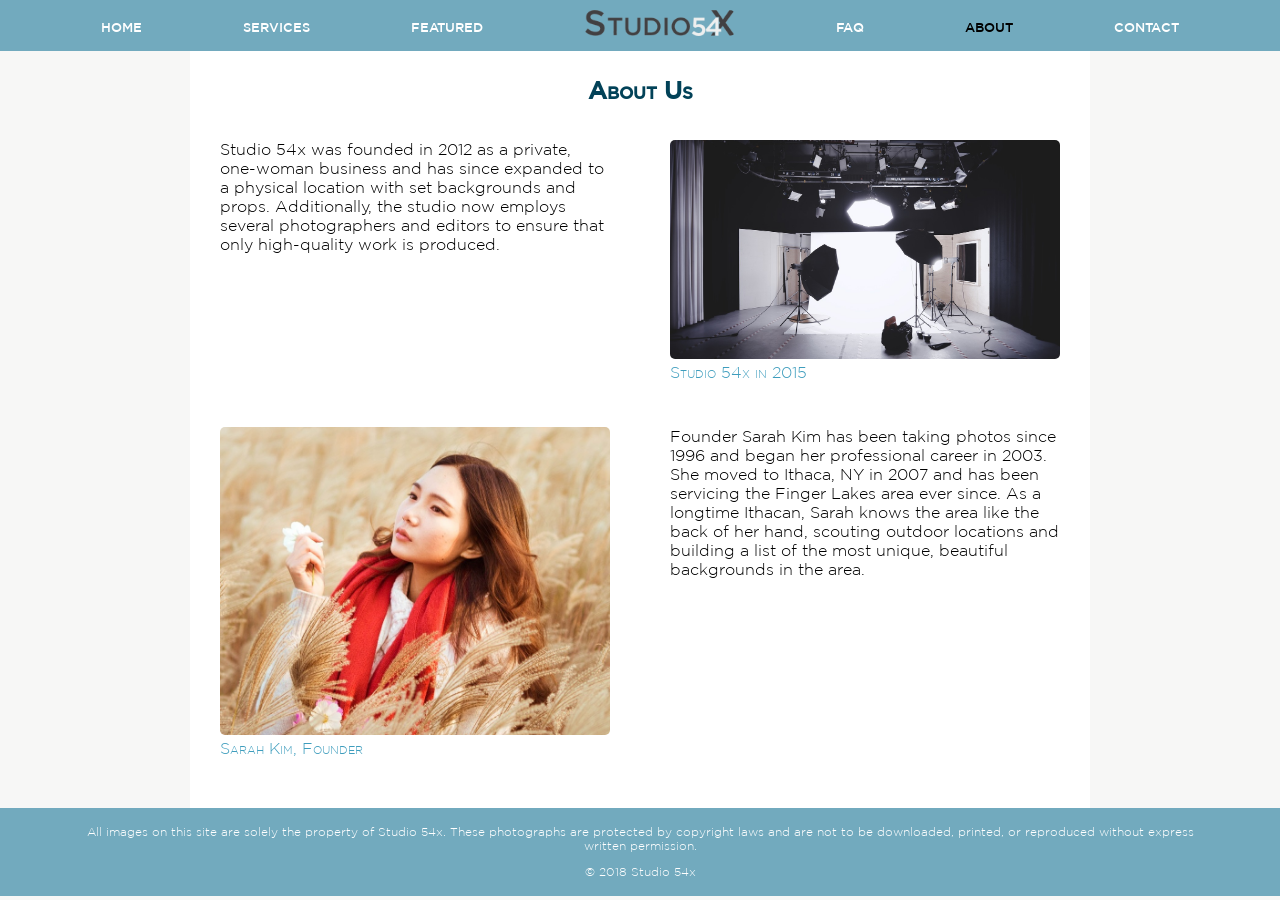
==== about.html @ 0320d10f "Commit 2" ====
<!DOCTYPE html>
<html lang="en">
<head>
  <title>About | Studio 54x</title>
  <meta charset="utf-8"/>
  <link rel="stylesheet" type="text/css" href="styles/site.css">
</head>
<body>
  <nav>
    <ul>
      <li><a href="index.html"><img alt="Studio 54x Logo" src="images/logo.png"/></a></li>
      <li><a href="index.html">Home</a></li>
      <li><a href="services.html">Services</a></li>
      <li><a href="featured.html">Featured</a></li>
      <li><a href="faq.html">FAQ</a></li>
      <li class="current_page"><a href="about.html">About</a></li>
      <li><a href="contact.html">Contact</a></li>
    </ul>
  </nav>

  <main>
    <article class="content about">
      <h1>About Us</h1>
      <div class="flexbox">
        <figure>
          <img alt="Photography Studio" src="images/studio.jpg"/>
          <figcaption>Studio 54x in 2015</figcaption>
        </figure>
        <p>
          Studio 54x was founded in 2012 as a private, one-woman business and has since expanded to a physical location with set backgrounds and props. Additionally, the studio now employs several photographers and editors to ensure that only high-quality work is produced.
        </p>
      </div>

      <div class="flexbox">
        <figure>
          <img alt="Sarah Kim" src="images/woman.jpg"/>
          <figcaption>Sarah Kim, Founder</figcaption>
        </figure>
        <p>
          Founder Sarah Kim has been taking photos since 1996 and began her professional career in 2003. She moved to Ithaca, NY in 2007 and has been servicing the Finger Lakes area ever since. As a longtime Ithacan, Sarah knows the area like the back of her hand,  scouting outdoor locations and building a list of the most unique, beautiful backgrounds in the area.
        </p>
      </div>
    </article>
  </main>

  <footer>
    <p>
      All images on this site are solely the property of Studio 54x. These photographs are protected by copyright laws and are not to be downloaded, printed, or reproduced without express written permission.
    </p>
    <p>© 2018 Studio 54x</p>
  </footer>
</body>
</html>
---- styles/site.css ----
@font-face {
  font-family: "Gotham";
  src: url("../fonts/gotham/GOTHMLIG.TTF")
}

@font-face {
  font-family: "Gotham Book";
  src: url("../fonts/gotham/GOTHMBOK.TTF")
}

@font-face {
  font-family: "Gotham Med";
  src: url("../fonts/gotham/GOTHMMED.TTF")
}

html {
  height: 100%;
}

body {
  font-family: "Gotham", sans-serif;
  background-color: #f7f7f6;
  overflow-x: hidden;
  width: 100%;
  height: 100%;
  margin: 0;
  padding: 0;
}

.content {
  box-sizing: border-box;
  max-width: 900px;
  margin: 0 auto;
  padding: 5px 0 20px 0;
  background-color: white;
}

nav {
  background-color: #72aabe;
  margin-bottom: 0;
  padding: 10px 0;
}

nav img {
  width: 150px;
}

nav ul {
  display: flex;
  justify-content: space-evenly;
  align-items: center;
  margin: 0 auto;
  padding: 0;
  font-size: 18px;
  font-weight: normal;
  font-variant: all-small-caps;
}

nav ul li {
  list-style: none;
}

nav ul li a {
  color: white;
}

nav ul :nth-child(1) { order: 1; }
nav ul :nth-child(5) { order: 2; }
nav ul :nth-child(6) { order: 2; }
nav ul :nth-child(7) { order: 2; }

.current_page a {
  color: black;
  pointer-events: none;
}

a {
  color: #3683d2;
  font-family: "Gotham Med", sans-serif;
  text-decoration: none;
}

a:hover {
  text-decoration: underline;
}

img {
  max-width: 400px;
  border-radius: 5px;
}

.flexbox {
  display: flex;
  justify-content: center;
  align-items: center;
}

.flex-wrap {
  flex-wrap: wrap;
}

h1 {
  color: #024258;
  font-family: "Gotham Med", sans-serif;
  text-align: center;
}

h2 {
  color: #50a2c0;
  font-family: "Gotham Book", sans-serif;
}

h1, h2 {
  font-variant: small-caps;
}

hr {
  color: #7c7b86;
  margin: 15px auto;
}

figcaption {
  font-variant: small-caps;
  color: #424144;
}

.intro {
  margin-top: 25px;
  margin-bottom: 25px;
}

.intro figure {
  margin: 0;
}

.welcome, .intro figure {
  width: 90%;
  margin: 0 25px;
}

.intro figure img {
  width: 100%;
}

.welcome h1 {
  font-size: 36px;
  margin: 0 auto 10px auto;
}

.slogan {
  color: #50a2c0;
  font-size: 18px;
  font-style: italic;
  font-variant: all-small-caps;
}

.shortcut, .shortcut img {
  width: 180px;
  height: 125px;
}

.shortcut {
  position: relative;
  margin: 10px;
}

.shortcut a:hover {
  opacity: 0.5;
}

.shortcut span {
  position: absolute;
  right: 0; bottom: 0; left: 0;
  height: 25%;
  border-radius: 0 0 5px 5px;
  text-align: center;
  font-size: 28px;
  color: #50a2c0;
  background-color: rgba(255,255,255,0.85);
}

.services h2 {
  margin-bottom: 5px;
}

.services div, .services figure {
  width: 90%;
  margin: 0 30px;
}

.services figure {
  width: 40%;
  margin: 0;
}

.services figure img {
  width: 100%;
}

ul {
  list-style: square;
  font-variant: small-caps;
  color: #424144;
}

.featured {
  text-align: center;
}

.featured section {
  align-items: baseline;
}

.logo {
  flex: 1;
}

.logo img {
  width: 150px;
}

.faq {
  margin: 15px 0;
  padding: 10px;
}

.faq .expand, .faq .collapse {
  cursor: pointer;
}

.hidden {
  display: none;
}

.about div p, .about div figure {
  width: 70%;
  margin: 15px 30px;
}

.about div {
  align-items: flex-start;
  margin: 15px auto;
}

.about div figure img {
  width: 100%;
}

.about div:first-of-type figure {
  order: 1;
}

.about figcaption {
  color: #3e9dbd;
}

.contact section {
  flex: 1;
  align-self: flex-start;
  padding: 0 35px;
}

.contact section h2 {
  margin-top: 0;
  border-bottom: 1px solid #3e9dbd;
  font-size: 24px;
  color: #3e9dbd;
}

.contact section p {
  margin-bottom: 35px;
}

.contact section span {
  font-weight: bold;
}

.contact_form {
  display: flex;
  flex-direction: row;
  padding: 0 25px;
}

label {
  font-family: "Gotham Book", sans-serif;
  font-variant: small-caps;
  font-size: 18px;
  color: #3e9dbd;
}

input, textarea {
  width: 100%;
  margin-top: 5px;
  margin-bottom: 20px;
  padding: 10px;
  box-sizing: border-box;
  border: 1px solid #3e9dbd;
  font-family: "Gotham", sans-serif;
  font-size: 14px;
}

textarea {
  resize: vertical;
}

button {
  float: right;
  width: 90px;
  padding: 10px;
  box-sizing: border-box;
  border: 1px solid #3e9dbd;
  font-family: "Gotham Book", sans-serif;
  font-size: 16px;
  font-weight: bold;
  color: #3e9dbd;
  background-color: white;
}

button:hover {
  color: white;
  background-color: #3e9dbd;
  cursor: pointer;
}

footer {
  padding-top: 5px;
  padding-bottom: 5px;
  color: white;
  background-color: #72aabe;
  text-align: center;
  font-size: 12px;
}

footer p {
  width: 90%;
  margin-left: auto;
  margin-right: auto;
}

@media screen and (max-width: 800px) {
  body {
    font-size: 110%;
  }

  nav ul :nth-child(1) { order: 0; }
  nav ul :nth-child(5) { order: 0; }
  nav ul :nth-child(6) { order: 0; }
  nav ul :nth-child(7) { order: 0; }

  nav ul, .flexbox {
    flex-direction: column;
  }

  .intro {
    margin-bottom: 0;
  }

  .shortcut {
    height: auto;
    text-align: center;
  }

  .shortcut img {
    display: none;
  }

  .shortcut span {
    position: relative;
  }

  .services figure {
    width: 90%;
  }

  .featured section {
    flex-direction: row;
    justify-content: center;
  }

  .featured section:first-of-type figure {
    width: 90%;
  }

  .featured section:first-of-type img {
    width: 100%;
  }

  .intro figure {
    display: none;
  }

  .about div:first-of-type figure {
    order: 0;
  }
}
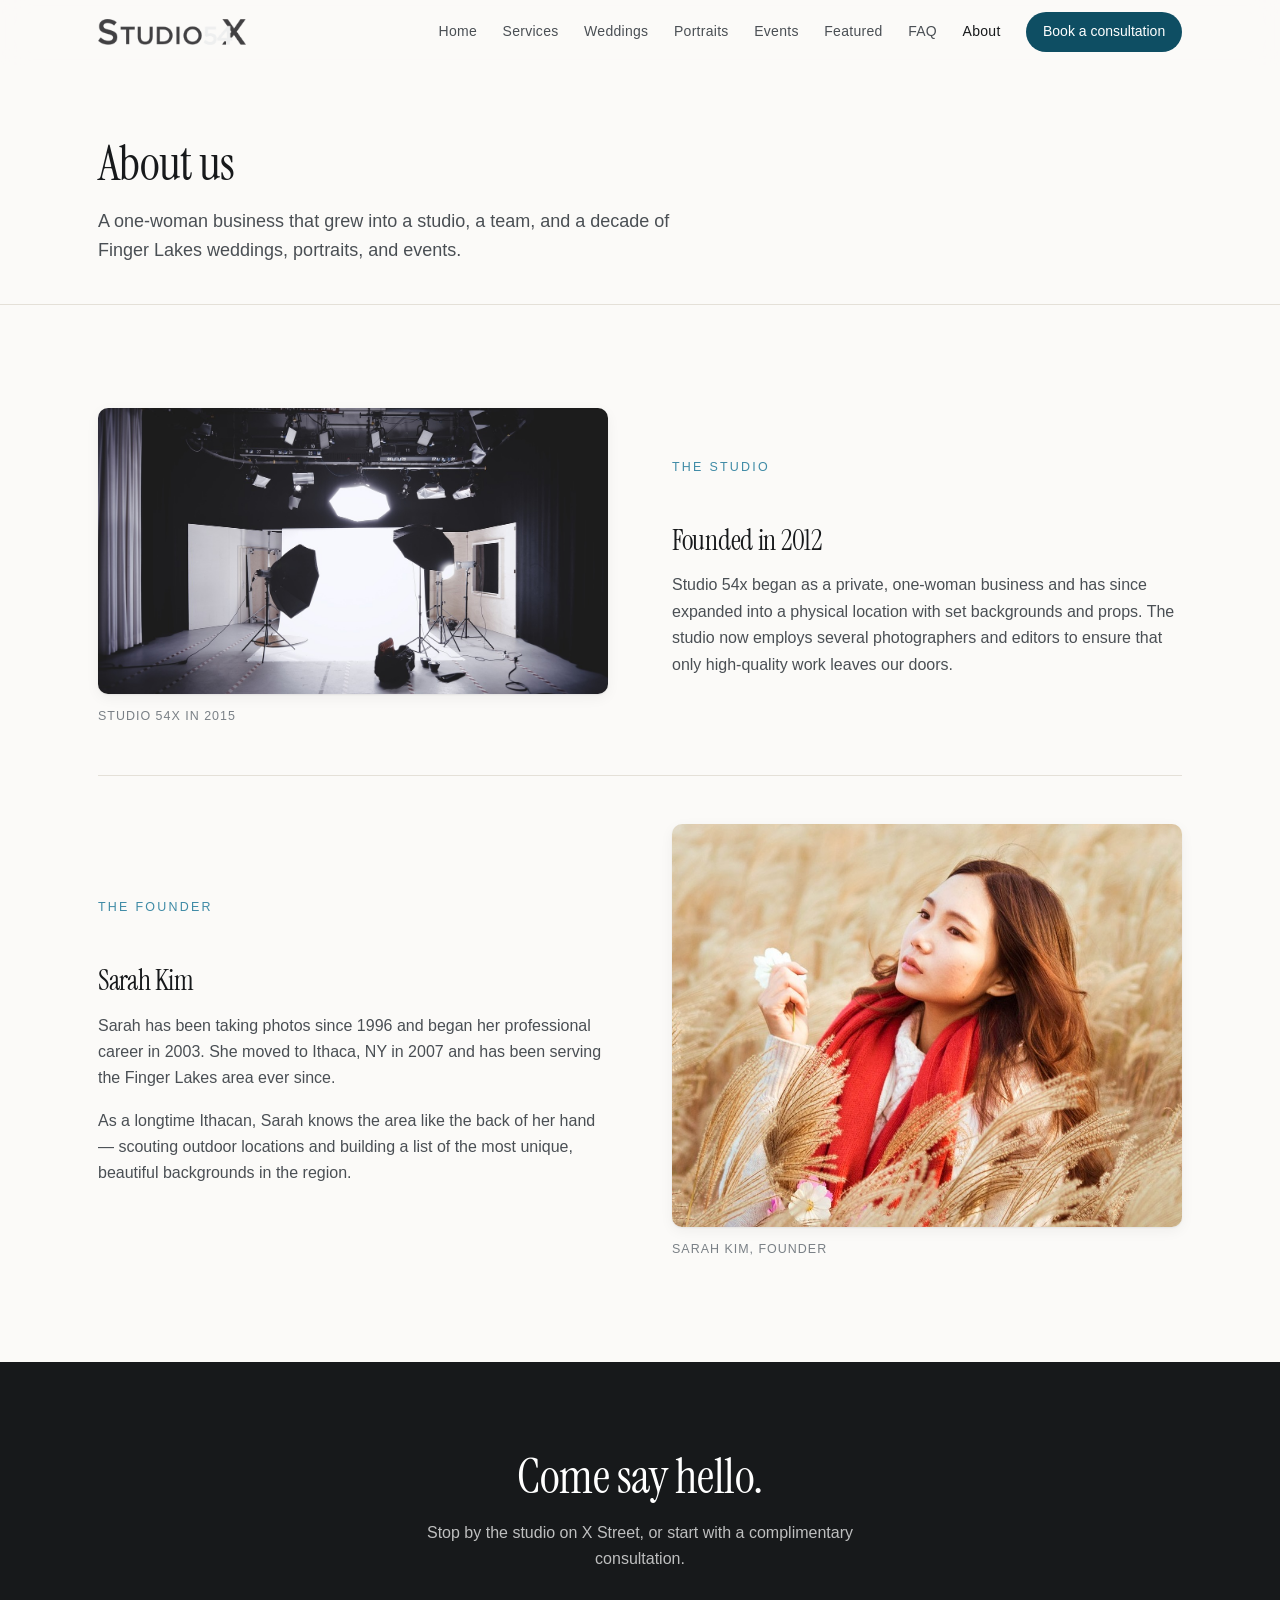
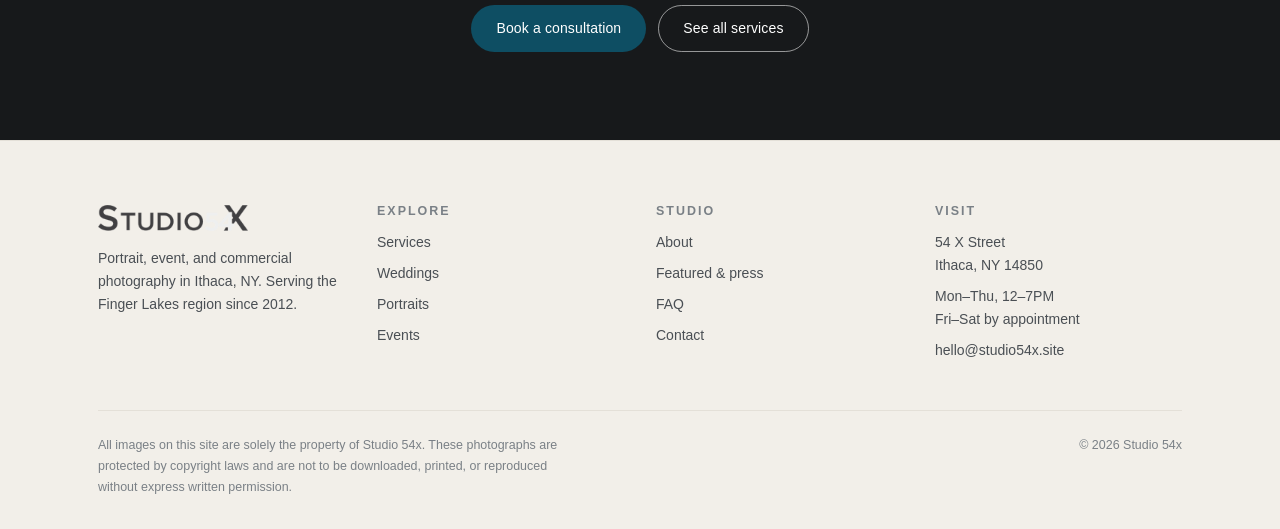
==== commit 67eb5dee: "Modernize site: responsive mobile-first redesign - Add viewport meta (was missing) plus per-page SEO" ====
--- a/about.html
+++ b/about.html
@@ -1,53 +1,144 @@
 <!DOCTYPE html>
 <html lang="en">
 <head>
+  <meta charset="utf-8"/>
+  <meta name="viewport" content="width=device-width, initial-scale=1, viewport-fit=cover"/>
   <title>About | Studio 54x</title>
-  <meta charset="utf-8"/>
-  <link rel="stylesheet" type="text/css" href="styles/site.css">
+  <meta name="description" content="Studio 54x was founded in Ithaca, NY in 2012 by Sarah Kim and now employs a team of photographers and editors."/>
+  <meta name="theme-color" content="#fbfaf8"/>
+  <link rel="canonical" href="https://studio54x.site/about.html"/>
+  <meta property="og:type" content="website"/>
+  <meta property="og:site_name" content="Studio 54x"/>
+  <meta property="og:title" content="About | Studio 54x"/>
+  <meta property="og:description" content="Studio 54x was founded in Ithaca, NY in 2012 by Sarah Kim and now employs a team of photographers and editors."/>
+  <meta property="og:image" content="https://studio54x.site/images/studio.jpg"/>
+  <meta name="twitter:card" content="summary_large_image"/>
+  <link rel="icon" href="images/logo.png"/>
+  <link rel="apple-touch-icon" href="images/logo.png"/>
+  <link rel="preconnect" href="https://api.fontshare.com" crossorigin/>
+  <link rel="preconnect" href="https://fonts.googleapis.com"/>
+  <link rel="preconnect" href="https://fonts.gstatic.com" crossorigin/>
+  <link rel="stylesheet" href="https://api.fontshare.com/v2/css?f[]=switzer@400,500,600&amp;display=swap"/>
+  <link rel="stylesheet" href="https://fonts.googleapis.com/css2?family=Instrument+Serif:ital@0;1&amp;display=swap"/>
+  <link rel="stylesheet" href="styles/site.css"/>
 </head>
 <body>
-  <nav>
-    <ul>
-      <li><a href="index.html"><img alt="Studio 54x Logo" src="images/logo.png"/></a></li>
-      <li><a href="index.html">Home</a></li>
-      <li><a href="services.html">Services</a></li>
-      <li><a href="featured.html">Featured</a></li>
-      <li><a href="faq.html">FAQ</a></li>
-      <li class="current_page"><a href="about.html">About</a></li>
-      <li><a href="contact.html">Contact</a></li>
-    </ul>
-  </nav>
+  <a class="skip-link" href="#main">Skip to content</a>
+  <header class="site-header">
+    <div class="wrap nav-bar">
+      <a class="brand" href="index.html" aria-label="Studio 54x — home">
+        <img src="images/logo.png" alt="Studio 54x" width="200" height="35"/>
+      </a>
+      <button class="nav-toggle" type="button" aria-expanded="false" aria-controls="nav-menu" aria-label="Toggle navigation menu">
+        <span></span>
+      </button>
+      <nav aria-label="Primary">
+        <ul class="nav-menu" id="nav-menu">
+          <li><a href="index.html">Home</a></li>
+          <li><a href="services.html">Services</a></li>
+          <li><a href="weddings.html">Weddings</a></li>
+          <li><a href="portraits.html">Portraits</a></li>
+          <li><a href="events.html">Events</a></li>
+          <li><a href="featured.html">Featured</a></li>
+          <li><a href="faq.html">FAQ</a></li>
+          <li class="is-current"><a href="about.html" aria-current="page">About</a></li>
+          <li><a class="nav-cta" href="contact.html">Book a consultation</a></li>
+        </ul>
+      </nav>
+    </div>
+  </header>
 
-  <main>
-    <article class="content about">
-      <h1>About Us</h1>
-      <div class="flexbox">
-        <figure>
-          <img alt="Photography Studio" src="images/studio.jpg"/>
-          <figcaption>Studio 54x in 2015</figcaption>
-        </figure>
-        <p>
-          Studio 54x was founded in 2012 as a private, one-woman business and has since expanded to a physical location with set backgrounds and props. Additionally, the studio now employs several photographers and editors to ensure that only high-quality work is produced.
-        </p>
+  <main id="main">
+    <section class="page-head">
+      <div class="wrap">
+        <h1 class="page-title">About us</h1>
+        <p class="lede">A one-woman business that grew into a studio, a team, and a decade of Finger Lakes weddings, portraits, and events.</p>
       </div>
+    </section>
+    <section class="section">
+      <div class="wrap">
+        <div class="split split--media-first reveal">
+          <figure class="split__media">
+            <img src="images/studio.jpg" alt="The Studio 54x photography studio" loading="lazy" decoding="async"/>
+            <figcaption>Studio 54x in 2015</figcaption>
+          </figure>
+          <div class="prose">
+            <span class="eyebrow">The studio</span>
+            <h2>Founded in 2012</h2>
+            <p>Studio 54x began as a private, one-woman business and has since expanded into a physical location with set backgrounds and props. The studio now employs several photographers and editors to ensure that only high-quality work leaves our doors.</p>
+          </div>
+        </div>
 
-      <div class="flexbox">
-        <figure>
-          <img alt="Sarah Kim" src="images/woman.jpg"/>
-          <figcaption>Sarah Kim, Founder</figcaption>
-        </figure>
-        <p>
-          Founder Sarah Kim has been taking photos since 1996 and began her professional career in 2003. She moved to Ithaca, NY in 2007 and has been servicing the Finger Lakes area ever since. As a longtime Ithacan, Sarah knows the area like the back of her hand,  scouting outdoor locations and building a list of the most unique, beautiful backgrounds in the area.
-        </p>
+        <hr class="rule"/>
+
+        <div class="split reveal">
+          <div class="prose">
+            <span class="eyebrow">The founder</span>
+            <h2>Sarah Kim</h2>
+            <p>Sarah has been taking photos since 1996 and began her professional career in 2003. She moved to Ithaca, NY in 2007 and has been serving the Finger Lakes area ever since.</p>
+            <p>As a longtime Ithacan, Sarah knows the area like the back of her hand &mdash; scouting outdoor locations and building a list of the most unique, beautiful backgrounds in the region.</p>
+          </div>
+          <figure class="split__media">
+            <img src="images/woman.jpg" alt="Sarah Kim, founder of Studio 54x" loading="lazy" decoding="async"/>
+            <figcaption>Sarah Kim, Founder</figcaption>
+          </figure>
+        </div>
       </div>
-    </article>
+    </section>
+
+    <section class="cta-band">
+      <div class="wrap">
+        <h2>Come say hello.</h2>
+        <p>Stop by the studio on X Street, or start with a complimentary consultation.</p>
+        <div class="btn-row">
+          <a class="btn btn--primary" href="contact.html">Book a consultation</a>
+          <a class="btn btn--ghost" href="services.html">See all services</a>
+        </div>
+      </div>
+    </section>
   </main>
 
-  <footer>
-    <p>
-      All images on this site are solely the property of Studio 54x. These photographs are protected by copyright laws and are not to be downloaded, printed, or reproduced without express written permission.
-    </p>
-    <p>© 2018 Studio 54x</p>
+  <footer class="site-footer">
+    <div class="wrap">
+      <div class="footer-grid">
+        <div class="footer-brand">
+          <img src="images/logo.png" alt="Studio 54x" width="200" height="35" loading="lazy"/>
+          <p>Portrait, event, and commercial photography in Ithaca, NY. Serving the Finger Lakes region since 2012.</p>
+        </div>
+        <div>
+          <h3>Explore</h3>
+          <ul>
+            <li><a href="services.html">Services</a></li>
+            <li><a href="weddings.html">Weddings</a></li>
+            <li><a href="portraits.html">Portraits</a></li>
+            <li><a href="events.html">Events</a></li>
+          </ul>
+        </div>
+        <div>
+          <h3>Studio</h3>
+          <ul>
+            <li><a href="about.html">About</a></li>
+            <li><a href="featured.html">Featured &amp; press</a></li>
+            <li><a href="faq.html">FAQ</a></li>
+            <li><a href="contact.html">Contact</a></li>
+          </ul>
+        </div>
+        <div>
+          <h3>Visit</h3>
+          <ul>
+            <li>54 X Street<br/>Ithaca, NY 14850</li>
+            <li>Mon–Thu, 12–7PM<br/>Fri–Sat by appointment</li>
+            <li><a href="mailto:hello@studio54x.site">hello@studio54x.site</a></li>
+          </ul>
+        </div>
+      </div>
+      <div class="footer-bottom">
+        <p>All images on this site are solely the property of Studio 54x. These photographs are protected by copyright laws and are not to be downloaded, printed, or reproduced without express written permission.</p>
+        <p>&copy; <span data-year>2026</span> Studio 54x</p>
+      </div>
+    </div>
   </footer>
+
+  <script src="scripts/site.js" defer></script>
 </body>
 </html>
--- a/styles/site.css
+++ b/styles/site.css
@@ -1,395 +1,771 @@
-@font-face {
-  font-family: "Gotham";
-  src: url("../fonts/gotham/GOTHMLIG.TTF")
-}
-
-@font-face {
-  font-family: "Gotham Book";
-  src: url("../fonts/gotham/GOTHMBOK.TTF")
-}
-
-@font-face {
-  font-family: "Gotham Med";
-  src: url("../fonts/gotham/GOTHMMED.TTF")
-}
+/* =========================================================
+   Studio 54x — design system
+   Editorial, image-forward, mobile-first.
+   ========================================================= */
+
+/* ---------- Tokens ---------- */
+:root {
+  --font-display: "Instrument Serif", Georgia, "Times New Roman", serif;
+  --font-body: "Switzer", -apple-system, BlinkMacSystemFont, "Segoe UI", Helvetica, sans-serif;
+
+  --paper: #fbfaf8;
+  --surface: #ffffff;
+  --surface-alt: #f2efe9;
+  --ink: #17191b;
+  --ink-soft: #4a4f54;
+  --ink-mute: #7a8086;
+  --line: #e4e0d8;
+  --accent: #0e4e63;
+  --accent-soft: #3f8ba6;
+  --accent-wash: #eaf1f4;
+
+  --text-xs: 0.78rem;
+  --text-sm: 0.875rem;
+  --text-base: 1rem;
+  --text-lg: 1.125rem;
+  --text-xl: clamp(1.35rem, 1.05rem + 1.1vw, 1.75rem);
+  --text-2xl: clamp(1.85rem, 1.3rem + 2.4vw, 3rem);
+  --text-hero: clamp(2.6rem, 1.4rem + 5.6vw, 5.25rem);
+
+  --space-1: 0.25rem;
+  --space-2: 0.5rem;
+  --space-3: 0.75rem;
+  --space-4: 1rem;
+  --space-6: 1.5rem;
+  --space-8: 2rem;
+  --space-12: 3rem;
+  --space-16: 4rem;
+  --space-24: 6rem;
+
+  --radius: 4px;
+  --radius-lg: 10px;
+  --shadow-sm: 0 1px 2px rgba(23, 25, 27, 0.06), 0 4px 14px rgba(23, 25, 27, 0.05);
+  --shadow-md: 0 10px 40px rgba(23, 25, 27, 0.1);
+
+  --wrap: 1180px;
+  --wrap-narrow: 68ch;
+  --gutter: clamp(1.15rem, 4vw, 3rem);
+  --section-y: clamp(3.25rem, 8vw, 6.5rem);
+  --header-h: 64px;
+
+  --ease: cubic-bezier(0.16, 1, 0.3, 1);
+}
+
+/* ---------- Reset ---------- */
+*,
+*::before,
+*::after { box-sizing: border-box; }
 
 html {
-  height: 100%;
+  -webkit-text-size-adjust: 100%;
+  scroll-behavior: smooth;
+  scroll-padding-top: calc(var(--header-h) + 1rem);
 }
 
 body {
-  font-family: "Gotham", sans-serif;
-  background-color: #f7f7f6;
+  margin: 0;
+  background: var(--paper);
+  color: var(--ink);
+  font-family: var(--font-body);
+  font-size: var(--text-base);
+  line-height: 1.65;
+  -webkit-font-smoothing: antialiased;
   overflow-x: hidden;
+}
+
+img { display: block; max-width: 100%; height: auto; }
+figure { margin: 0; }
+ul { margin: 0; padding: 0; }
+
+h1, h2, h3, h4 {
+  margin: 0;
+  line-height: 1.12;
+  font-weight: 400;
+  letter-spacing: -0.01em;
+}
+
+p { margin: 0 0 var(--space-4); }
+p:last-child { margin-bottom: 0; }
+
+a { color: var(--accent); text-decoration: none; }
+a:hover { text-decoration: underline; text-underline-offset: 3px; }
+
+:focus-visible {
+  outline: 2px solid var(--accent);
+  outline-offset: 3px;
+  border-radius: 2px;
+}
+
+::selection { background: var(--accent); color: #fff; }
+
+.skip-link {
+  position: absolute;
+  left: -9999px;
+  top: 0;
+  z-index: 200;
+  padding: 0.75rem 1rem;
+  background: var(--ink);
+  color: #fff;
+}
+.skip-link:focus { left: 0.5rem; top: 0.5rem; }
+
+/* ---------- Layout helpers ---------- */
+.wrap {
+  width: 100%;
+  max-width: var(--wrap);
+  margin-inline: auto;
+  padding-inline: var(--gutter);
+}
+
+.wrap-narrow { max-width: 74ch; }
+
+.section { padding-block: var(--section-y); }
+.section--tight { padding-block: clamp(2.25rem, 5vw, 3.5rem); }
+.section--alt { background: var(--surface-alt); }
+
+.eyebrow {
+  display: block;
+  margin-bottom: var(--space-3);
+  font-size: var(--text-xs);
+  font-weight: 500;
+  letter-spacing: 0.18em;
+  text-transform: uppercase;
+  color: var(--accent-soft);
+}
+
+.display { font-family: var(--font-display); font-weight: 400; }
+
+.page-title {
+  font-family: var(--font-display);
+  font-size: var(--text-2xl);
+  letter-spacing: -0.015em;
+}
+
+.section-title {
+  font-family: var(--font-display);
+  font-size: var(--text-xl);
+  margin-bottom: var(--space-4);
+}
+
+.lede {
+  font-size: var(--text-lg);
+  line-height: 1.6;
+  color: var(--ink-soft);
+  max-width: 62ch;
+}
+
+.rule {
+  height: 1px;
+  border: 0;
+  margin: var(--space-12) 0;
+  background: var(--line);
+}
+
+/* ---------- Header / navigation ---------- */
+.site-header {
+  position: sticky;
+  top: 0;
+  z-index: 60;
+  background: rgba(251, 250, 248, 0.86);
+  backdrop-filter: saturate(180%) blur(14px);
+  -webkit-backdrop-filter: saturate(180%) blur(14px);
+  border-bottom: 1px solid transparent;
+  transition: border-color 0.3s var(--ease), box-shadow 0.3s var(--ease);
+}
+.site-header.is-scrolled {
+  border-bottom-color: var(--line);
+  box-shadow: 0 1px 14px rgba(23, 25, 27, 0.05);
+}
+
+.nav-bar {
+  display: flex;
+  align-items: center;
+  justify-content: space-between;
+  gap: var(--space-4);
+  min-height: var(--header-h);
+}
+
+.brand { display: inline-flex; align-items: center; }
+.brand img { width: 148px; height: auto; }
+.brand:hover { text-decoration: none; opacity: 0.7; }
+
+.nav-toggle {
+  display: inline-flex;
+  align-items: center;
+  justify-content: center;
+  width: 44px;
+  height: 44px;
+  margin-right: -10px;
+  padding: 0;
+  border: 1px solid var(--line);
+  border-radius: var(--radius);
+  background: var(--surface);
+  color: var(--ink);
+  cursor: pointer;
+}
+.nav-toggle span {
+  position: relative;
+  display: block;
+  width: 18px;
+  height: 1.5px;
+  background: currentColor;
+  transition: transform 0.3s var(--ease), background-color 0.15s linear;
+}
+.nav-toggle span::before,
+.nav-toggle span::after {
+  content: "";
+  position: absolute;
+  left: 0;
+  width: 18px;
+  height: 1.5px;
+  background: currentColor;
+  transition: transform 0.3s var(--ease);
+}
+.nav-toggle span::before { top: -6px; }
+.nav-toggle span::after { top: 6px; }
+.nav-toggle[aria-expanded="true"] span { background: transparent; }
+.nav-toggle[aria-expanded="true"] span::before { transform: translateY(6px) rotate(45deg); }
+.nav-toggle[aria-expanded="true"] span::after { transform: translateY(-6px) rotate(-45deg); }
+
+.nav-menu { list-style: none; }
+
+.nav-menu a:not(.nav-cta) {
+  display: block;
+  color: var(--ink-soft);
+  font-size: var(--text-sm);
+  letter-spacing: 0.02em;
+}
+.nav-menu a:hover { color: var(--ink); text-decoration: none; }
+.nav-menu .is-current > a { color: var(--ink); font-weight: 500; }
+
+.nav-cta {
+  display: inline-flex;
+  align-items: center;
+  justify-content: center;
+  padding: 0.6rem 1.1rem;
+  border-radius: 999px;
+  background: var(--accent);
+  color: #fff !important;
+  font-size: var(--text-sm);
+  font-weight: 500;
+}
+.nav-cta:hover { background: #0b3f50; text-decoration: none; }
+
+/* Mobile drawer (default, mobile-first) */
+.nav-menu {
+  position: fixed;
+  inset: var(--header-h) 0 auto 0;
+  display: grid;
+  gap: var(--space-1);
+  max-height: calc(100dvh - var(--header-h));
+  overflow-y: auto;
+  padding: var(--space-4) var(--gutter) var(--space-8);
+  background: var(--paper);
+  border-bottom: 1px solid var(--line);
+  transform: translateY(-12px);
+  opacity: 0;
+  visibility: hidden;
+  transition: opacity 0.25s var(--ease), transform 0.25s var(--ease), visibility 0.25s;
+}
+.nav-menu.is-open { transform: translateY(0); opacity: 1; visibility: visible; }
+.nav-menu a:not(.nav-cta) { padding: 0.7rem 0; font-size: var(--text-lg); border-bottom: 1px solid var(--line); }
+.nav-menu li:last-child a { border-bottom: 0; }
+.nav-menu .nav-cta { width: 100%; margin-top: var(--space-3); padding: 0.85rem 1.2rem; border-bottom: 0; font-size: var(--text-base); }
+
+@media (min-width: 880px) {
+  .nav-toggle { display: none; }
+  .nav-menu {
+    position: static;
+    display: flex;
+    align-items: center;
+    gap: clamp(1rem, 2vw, 1.9rem);
+    max-height: none;
+    padding: 0;
+    background: none;
+    border: 0;
+    transform: none;
+    opacity: 1;
+    visibility: visible;
+    overflow: visible;
+  }
+  .nav-menu a:not(.nav-cta) { padding: 0; font-size: var(--text-sm); border-bottom: 0; }
+  .nav-menu .nav-cta { margin-top: 0; padding: 0.55rem 1.05rem; font-size: var(--text-sm); border-bottom: 0; }
+}
+
+/* ---------- Hero ---------- */
+.hero {
+  position: relative;
+  display: grid;
+  align-items: end;
+  min-height: min(78vh, 640px);
+  padding-block: clamp(3.5rem, 12vw, 7rem);
+  color: #fff;
+  background: #1c1f22;
+  overflow: hidden;
+}
+.hero__media {
+  position: absolute;
+  inset: 0;
   width: 100%;
   height: 100%;
-  margin: 0;
+  object-fit: cover;
+  object-position: center 38%;
+}
+.hero::after {
+  content: "";
+  position: absolute;
+  inset: 0;
+  background: linear-gradient(180deg, rgba(14, 18, 20, 0.35) 0%, rgba(14, 18, 20, 0.25) 40%, rgba(14, 18, 20, 0.82) 100%);
+}
+.hero__inner { position: relative; z-index: 2; }
+.hero__eyebrow { color: rgba(255, 255, 255, 0.78); }
+.hero h1 {
+  font-family: var(--font-display);
+  font-size: var(--text-hero);
+  max-width: 15ch;
+  text-wrap: balance;
+}
+.hero p {
+  margin-top: var(--space-4);
+  max-width: 52ch;
+  color: rgba(255, 255, 255, 0.85);
+  font-size: var(--text-lg);
+}
+.hero .btn-row { margin-top: var(--space-8); }
+
+/* Interior page header */
+.page-head {
+  padding-block: clamp(2.5rem, 7vw, 4.5rem) clamp(1.5rem, 4vw, 2.5rem);
+  border-bottom: 1px solid var(--line);
+}
+.page-head .lede { margin-top: var(--space-4); }
+
+/* ---------- Buttons ---------- */
+.btn-row { display: flex; flex-wrap: wrap; gap: var(--space-3); }
+
+.btn {
+  display: inline-flex;
+  align-items: center;
+  justify-content: center;
+  min-height: 46px;
+  padding: 0.7rem 1.5rem;
+  border: 1px solid transparent;
+  border-radius: 999px;
+  font-family: var(--font-body);
+  font-size: var(--text-sm);
+  font-weight: 500;
+  letter-spacing: 0.01em;
+  cursor: pointer;
+  transition: background-color 0.2s var(--ease), color 0.2s var(--ease), border-color 0.2s var(--ease), transform 0.2s var(--ease);
+}
+.btn:hover { text-decoration: none; transform: translateY(-1px); }
+.btn--primary { background: var(--accent); color: #fff; }
+.btn--primary:hover { background: #0b3f50; }
+.btn--ghost { border-color: rgba(255, 255, 255, 0.55); color: #fff; background: transparent; }
+.btn--ghost:hover { background: rgba(255, 255, 255, 0.14); }
+.btn--outline { border-color: var(--line); background: var(--surface); color: var(--ink); }
+.btn--outline:hover { border-color: var(--accent); color: var(--accent); }
+
+/* ---------- Split / editorial blocks ---------- */
+.split {
+  display: grid;
+  gap: clamp(1.75rem, 5vw, 4rem);
+  align-items: center;
+}
+@media (min-width: 820px) {
+  .split { grid-template-columns: 1fr 1fr; }
+  .split--text-first > :first-child { order: -1; }
+  .split--media-first .split__media { order: -1; }
+}
+
+.split__media img {
+  width: 100%;
+  border-radius: var(--radius-lg);
+  box-shadow: var(--shadow-sm);
+}
+.split__media figcaption {
+  margin-top: var(--space-3);
+  font-size: var(--text-xs);
+  letter-spacing: 0.08em;
+  text-transform: uppercase;
+  color: var(--ink-mute);
+}
+
+/* ---------- Cards / category grid ---------- */
+.cards {
+  display: grid;
+  gap: var(--space-4);
+  grid-template-columns: repeat(auto-fit, minmax(min(100%, 240px), 1fr));
+}
+
+.card {
+  position: relative;
+  display: block;
+  overflow: hidden;
+  border-radius: var(--radius-lg);
+  background: #222;
+  color: #fff;
+  box-shadow: var(--shadow-sm);
+}
+.card img {
+  width: 100%;
+  aspect-ratio: 4 / 3;
+  object-fit: cover;
+  transition: transform 0.6s var(--ease), opacity 0.4s var(--ease);
+}
+.card:hover { text-decoration: none; }
+.card:hover img { transform: scale(1.05); }
+.card__label {
+  position: absolute;
+  inset: auto 0 0 0;
+  display: flex;
+  align-items: baseline;
+  justify-content: space-between;
+  gap: var(--space-2);
+  padding: var(--space-6) var(--space-4) var(--space-4);
+  background: linear-gradient(180deg, rgba(16, 19, 21, 0) 0%, rgba(16, 19, 21, 0.78) 70%);
+  font-family: var(--font-display);
+  font-size: 1.35rem;
+  line-height: 1.2;
+}
+.card__label small {
+  font-family: var(--font-body);
+  font-size: var(--text-xs);
+  letter-spacing: 0.14em;
+  text-transform: uppercase;
+  color: rgba(255, 255, 255, 0.7);
+}
+
+/* ---------- Gallery ---------- */
+.gallery {
+  display: grid;
+  gap: clamp(0.75rem, 2vw, 1.5rem);
+  grid-template-columns: repeat(auto-fill, minmax(min(100%, 270px), 1fr));
+}
+
+.gallery figure {
+  display: flex;
+  flex-direction: column;
+  gap: var(--space-2);
+}
+.gallery img {
+  width: 100%;
+  aspect-ratio: 3 / 2;
+  object-fit: cover;
+  border-radius: var(--radius-lg);
+  background: var(--surface-alt);
+  transition: transform 0.5s var(--ease);
+}
+.gallery figure:hover img { transform: translateY(-3px); }
+.gallery figcaption {
+  font-size: var(--text-xs);
+  letter-spacing: 0.06em;
+  color: var(--ink-mute);
+}
+.gallery--portrait img { aspect-ratio: 4 / 5; }
+
+/* Press logos */
+.press {
+  display: grid;
+  gap: var(--space-6);
+  grid-template-columns: repeat(auto-fit, minmax(min(100%, 150px), 1fr));
+  align-items: center;
+}
+.press figure { text-align: center; }
+.press img {
+  width: auto;
+  max-height: 76px;
+  margin: 0 auto var(--space-3);
+  filter: grayscale(1);
+  opacity: 0.72;
+  transition: opacity 0.3s var(--ease), filter 0.3s var(--ease);
+}
+.press figure:hover img { filter: none; opacity: 1; }
+.press figcaption {
+  font-size: var(--text-xs);
+  letter-spacing: 0.08em;
+  text-transform: uppercase;
+  color: var(--ink-mute);
+}
+
+/* ---------- Prose ---------- */
+.prose { max-width: 70ch; color: var(--ink-soft); }
+.prose h2 {
+  margin-top: var(--space-12);
+  margin-bottom: var(--space-4);
+  font-family: var(--font-display);
+  font-size: var(--text-xl);
+  color: var(--ink);
+}
+.prose h2:first-child { margin-top: 0; }
+.prose h3 {
+  margin-top: var(--space-8);
+  margin-bottom: var(--space-2);
+  font-size: var(--text-lg);
+  font-weight: 600;
+  color: var(--ink);
+}
+.prose a { text-decoration: underline; text-underline-offset: 3px; }
+
+.list {
+  display: grid;
+  gap: var(--space-2);
+  margin: 0 0 var(--space-6);
   padding: 0;
-}
-
-.content {
-  box-sizing: border-box;
-  max-width: 900px;
-  margin: 0 auto;
-  padding: 5px 0 20px 0;
-  background-color: white;
-}
-
-nav {
-  background-color: #72aabe;
-  margin-bottom: 0;
-  padding: 10px 0;
-}
-
-nav img {
-  width: 150px;
-}
-
-nav ul {
+  list-style: none;
+}
+.list li {
+  position: relative;
+  padding-left: 1.4rem;
+  color: var(--ink-soft);
+}
+.list li::before {
+  content: "";
+  position: absolute;
+  left: 0;
+  top: 0.68em;
+  width: 6px;
+  height: 1px;
+  background: var(--accent-soft);
+}
+
+/* Package / price panel */
+.panel {
+  padding: clamp(1.4rem, 3.5vw, 2.25rem);
+  border: 1px solid var(--line);
+  border-radius: var(--radius-lg);
+  background: var(--surface);
+}
+.panel + .panel { margin-top: var(--space-6); }
+.panel h3 {
+  margin: 0 0 var(--space-4);
+  font-family: var(--font-display);
+  font-size: var(--text-xl);
+  font-weight: 400;
+  color: var(--ink);
+}
+.panel .price {
+  display: inline-block;
+  margin-bottom: var(--space-3);
+  padding: 0.25rem 0.7rem;
+  border-radius: 999px;
+  background: var(--accent-wash);
+  color: var(--accent);
+  font-size: var(--text-xs);
+  font-weight: 500;
+  letter-spacing: 0.06em;
+  text-transform: uppercase;
+}
+.panel p { color: var(--ink-soft); }
+
+.panel-grid {
+  display: grid;
+  gap: var(--space-6);
+  grid-template-columns: repeat(auto-fit, minmax(min(100%, 320px), 1fr));
+}
+.panel-grid .panel + .panel { margin-top: 0; }
+
+.note {
+  padding: var(--space-4) var(--space-6);
+  border-left: 2px solid var(--accent-soft);
+  background: var(--accent-wash);
+  border-radius: 0 var(--radius) var(--radius) 0;
+  color: var(--ink-soft);
+  font-size: var(--text-sm);
+}
+
+/* ---------- FAQ accordion ---------- */
+.faq-list { display: grid; gap: var(--space-3); }
+
+details.faq {
+  border: 1px solid var(--line);
+  border-radius: var(--radius-lg);
+  background: var(--surface);
+  overflow: hidden;
+}
+details.faq[open] { border-color: #cfd8db; box-shadow: var(--shadow-sm); }
+
+details.faq summary {
   display: flex;
-  justify-content: space-evenly;
-  align-items: center;
-  margin: 0 auto;
-  padding: 0;
-  font-size: 18px;
-  font-weight: normal;
-  font-variant: all-small-caps;
-}
-
-nav ul li {
+  align-items: flex-start;
+  justify-content: space-between;
+  gap: var(--space-4);
+  padding: var(--space-4) var(--space-6);
+  font-size: var(--text-lg);
+  font-weight: 500;
+  color: var(--ink);
+  cursor: pointer;
   list-style: none;
 }
-
-nav ul li a {
-  color: white;
-}
-
-nav ul :nth-child(1) { order: 1; }
-nav ul :nth-child(5) { order: 2; }
-nav ul :nth-child(6) { order: 2; }
-nav ul :nth-child(7) { order: 2; }
-
-.current_page a {
-  color: black;
-  pointer-events: none;
-}
-
-a {
-  color: #3683d2;
-  font-family: "Gotham Med", sans-serif;
-  text-decoration: none;
-}
-
-a:hover {
-  text-decoration: underline;
-}
-
-img {
-  max-width: 400px;
-  border-radius: 5px;
-}
-
-.flexbox {
+details.faq summary::-webkit-details-marker { display: none; }
+details.faq summary::after {
+  content: "";
+  flex: none;
+  width: 11px;
+  height: 11px;
+  margin-top: 0.45em;
+  border-right: 1.5px solid var(--accent-soft);
+  border-bottom: 1.5px solid var(--accent-soft);
+  transform: rotate(45deg);
+  transition: transform 0.25s var(--ease);
+}
+details.faq[open] summary::after { transform: rotate(-135deg); }
+details.faq summary:hover { background: var(--accent-wash); }
+.faq__body {
+  padding: 0 var(--space-6) var(--space-6);
+  color: var(--ink-soft);
+  max-width: 78ch;
+}
+
+/* ---------- Contact ---------- */
+.contact-grid {
+  display: grid;
+  gap: clamp(2rem, 5vw, 4rem);
+  align-items: start;
+}
+@media (min-width: 900px) {
+  .contact-grid { grid-template-columns: 0.85fr 1.15fr; }
+}
+
+.info-block + .info-block { margin-top: var(--space-8); }
+.info-block h2 {
+  margin-bottom: var(--space-2);
+  font-size: var(--text-xs);
+  font-weight: 600;
+  letter-spacing: 0.16em;
+  text-transform: uppercase;
+  color: var(--accent-soft);
+}
+.info-block p { color: var(--ink-soft); }
+
+.form {
+  display: grid;
+  gap: var(--space-4);
+  padding: clamp(1.4rem, 3.5vw, 2.25rem);
+  border: 1px solid var(--line);
+  border-radius: var(--radius-lg);
+  background: var(--surface);
+}
+.field { display: grid; gap: var(--space-2); }
+.field label {
+  font-size: var(--text-xs);
+  font-weight: 600;
+  letter-spacing: 0.1em;
+  text-transform: uppercase;
+  color: var(--ink-soft);
+}
+.field input,
+.field select,
+.field textarea {
+  width: 100%;
+  padding: 0.8rem 0.9rem;
+  border: 1px solid var(--line);
+  border-radius: var(--radius);
+  background: var(--paper);
+  color: var(--ink);
+  font-family: var(--font-body);
+  font-size: var(--text-base); /* 16px keeps iOS from zooming on focus */
+  transition: border-color 0.2s var(--ease), box-shadow 0.2s var(--ease);
+}
+.field textarea { min-height: 150px; resize: vertical; }
+.field input:focus,
+.field select:focus,
+.field textarea:focus {
+  outline: none;
+  border-color: var(--accent-soft);
+  box-shadow: 0 0 0 3px rgba(63, 139, 166, 0.16);
+}
+.field .error {
+  display: none;
+  font-size: var(--text-xs);
+  color: #b3261e;
+}
+.field.is-invalid input,
+.field.is-invalid textarea { border-color: #b3261e; }
+.field.is-invalid .error { display: block; }
+
+.form__note { font-size: var(--text-xs); color: var(--ink-mute); }
+.form__status {
+  display: none;
+  padding: var(--space-3) var(--space-4);
+  border-radius: var(--radius);
+  background: var(--accent-wash);
+  color: var(--accent);
+  font-size: var(--text-sm);
+}
+.form__status.is-visible { display: block; }
+
+/* ---------- CTA band ---------- */
+.cta-band {
+  padding-block: clamp(3rem, 8vw, 5.5rem);
+  background: var(--ink);
+  color: #fff;
+  text-align: center;
+}
+.cta-band h2 {
+  font-family: var(--font-display);
+  font-size: var(--text-2xl);
+  margin-bottom: var(--space-4);
+  text-wrap: balance;
+}
+.cta-band p {
+  max-width: 52ch;
+  margin-inline: auto;
+  color: rgba(255, 255, 255, 0.72);
+}
+.cta-band .btn-row { justify-content: center; margin-top: var(--space-8); }
+
+/* ---------- Footer ---------- */
+.site-footer {
+  padding-block: var(--space-16) var(--space-8);
+  border-top: 1px solid var(--line);
+  background: var(--surface-alt);
+  color: var(--ink-soft);
+  font-size: var(--text-sm);
+}
+.footer-grid {
+  display: grid;
+  gap: var(--space-8);
+  grid-template-columns: repeat(auto-fit, minmax(min(100%, 220px), 1fr));
+}
+.footer-grid h3 {
+  margin-bottom: var(--space-3);
+  font-size: var(--text-xs);
+  font-weight: 600;
+  letter-spacing: 0.16em;
+  text-transform: uppercase;
+  color: var(--ink-mute);
+}
+.footer-grid ul { list-style: none; display: grid; gap: var(--space-2); }
+.footer-grid a { color: var(--ink-soft); }
+.footer-grid a:hover { color: var(--accent); }
+.footer-brand img { width: 150px; margin-bottom: var(--space-4); }
+.footer-bottom {
   display: flex;
-  justify-content: center;
-  align-items: center;
-}
-
-.flex-wrap {
   flex-wrap: wrap;
-}
-
-h1 {
-  color: #024258;
-  font-family: "Gotham Med", sans-serif;
-  text-align: center;
-}
-
-h2 {
-  color: #50a2c0;
-  font-family: "Gotham Book", sans-serif;
-}
-
-h1, h2 {
-  font-variant: small-caps;
-}
-
-hr {
-  color: #7c7b86;
-  margin: 15px auto;
-}
-
-figcaption {
-  font-variant: small-caps;
-  color: #424144;
-}
-
-.intro {
-  margin-top: 25px;
-  margin-bottom: 25px;
-}
-
-.intro figure {
-  margin: 0;
-}
-
-.welcome, .intro figure {
-  width: 90%;
-  margin: 0 25px;
-}
-
-.intro figure img {
-  width: 100%;
-}
-
-.welcome h1 {
-  font-size: 36px;
-  margin: 0 auto 10px auto;
-}
-
-.slogan {
-  color: #50a2c0;
-  font-size: 18px;
-  font-style: italic;
-  font-variant: all-small-caps;
-}
-
-.shortcut, .shortcut img {
-  width: 180px;
-  height: 125px;
-}
-
-.shortcut {
-  position: relative;
-  margin: 10px;
-}
-
-.shortcut a:hover {
-  opacity: 0.5;
-}
-
-.shortcut span {
-  position: absolute;
-  right: 0; bottom: 0; left: 0;
-  height: 25%;
-  border-radius: 0 0 5px 5px;
-  text-align: center;
-  font-size: 28px;
-  color: #50a2c0;
-  background-color: rgba(255,255,255,0.85);
-}
-
-.services h2 {
-  margin-bottom: 5px;
-}
-
-.services div, .services figure {
-  width: 90%;
-  margin: 0 30px;
-}
-
-.services figure {
-  width: 40%;
-  margin: 0;
-}
-
-.services figure img {
-  width: 100%;
-}
-
-ul {
-  list-style: square;
-  font-variant: small-caps;
-  color: #424144;
-}
-
-.featured {
-  text-align: center;
-}
-
-.featured section {
-  align-items: baseline;
-}
-
-.logo {
-  flex: 1;
-}
-
-.logo img {
-  width: 150px;
-}
-
-.faq {
-  margin: 15px 0;
-  padding: 10px;
-}
-
-.faq .expand, .faq .collapse {
-  cursor: pointer;
-}
-
-.hidden {
-  display: none;
-}
-
-.about div p, .about div figure {
-  width: 70%;
-  margin: 15px 30px;
-}
-
-.about div {
-  align-items: flex-start;
-  margin: 15px auto;
-}
-
-.about div figure img {
-  width: 100%;
-}
-
-.about div:first-of-type figure {
-  order: 1;
-}
-
-.about figcaption {
-  color: #3e9dbd;
-}
-
-.contact section {
-  flex: 1;
-  align-self: flex-start;
-  padding: 0 35px;
-}
-
-.contact section h2 {
-  margin-top: 0;
-  border-bottom: 1px solid #3e9dbd;
-  font-size: 24px;
-  color: #3e9dbd;
-}
-
-.contact section p {
-  margin-bottom: 35px;
-}
-
-.contact section span {
-  font-weight: bold;
-}
-
-.contact_form {
-  display: flex;
-  flex-direction: row;
-  padding: 0 25px;
-}
-
-label {
-  font-family: "Gotham Book", sans-serif;
-  font-variant: small-caps;
-  font-size: 18px;
-  color: #3e9dbd;
-}
-
-input, textarea {
-  width: 100%;
-  margin-top: 5px;
-  margin-bottom: 20px;
-  padding: 10px;
-  box-sizing: border-box;
-  border: 1px solid #3e9dbd;
-  font-family: "Gotham", sans-serif;
-  font-size: 14px;
-}
-
-textarea {
-  resize: vertical;
-}
-
-button {
-  float: right;
-  width: 90px;
-  padding: 10px;
-  box-sizing: border-box;
-  border: 1px solid #3e9dbd;
-  font-family: "Gotham Book", sans-serif;
-  font-size: 16px;
-  font-weight: bold;
-  color: #3e9dbd;
-  background-color: white;
-}
-
-button:hover {
-  color: white;
-  background-color: #3e9dbd;
-  cursor: pointer;
-}
-
-footer {
-  padding-top: 5px;
-  padding-bottom: 5px;
-  color: white;
-  background-color: #72aabe;
-  text-align: center;
-  font-size: 12px;
-}
-
-footer p {
-  width: 90%;
-  margin-left: auto;
-  margin-right: auto;
-}
-
-@media screen and (max-width: 800px) {
-  body {
-    font-size: 110%;
+  gap: var(--space-3);
+  justify-content: space-between;
+  margin-top: var(--space-12);
+  padding-top: var(--space-6);
+  border-top: 1px solid var(--line);
+  font-size: var(--text-xs);
+  color: var(--ink-mute);
+}
+.footer-bottom p { margin: 0; max-width: 70ch; }
+
+/* ---------- Scroll reveal ---------- */
+.reveal {
+  opacity: 0;
+  transform: translateY(16px);
+  transition: opacity 0.7s var(--ease), transform 0.7s var(--ease);
+}
+.reveal.is-visible { opacity: 1; transform: none; }
+
+@media (prefers-reduced-motion: reduce) {
+  html { scroll-behavior: auto; }
+  *, *::before, *::after {
+    animation-duration: 0.001ms !important;
+    transition-duration: 0.001ms !important;
   }
-
-  nav ul :nth-child(1) { order: 0; }
-  nav ul :nth-child(5) { order: 0; }
-  nav ul :nth-child(6) { order: 0; }
-  nav ul :nth-child(7) { order: 0; }
-
-  nav ul, .flexbox {
-    flex-direction: column;
-  }
-
-  .intro {
-    margin-bottom: 0;
-  }
-
-  .shortcut {
-    height: auto;
-    text-align: center;
-  }
-
-  .shortcut img {
-    display: none;
-  }
-
-  .shortcut span {
-    position: relative;
-  }
-
-  .services figure {
-    width: 90%;
-  }
-
-  .featured section {
-    flex-direction: row;
-    justify-content: center;
-  }
-
-  .featured section:first-of-type figure {
-    width: 90%;
-  }
-
-  .featured section:first-of-type img {
-    width: 100%;
-  }
-
-  .intro figure {
-    display: none;
-  }
-
-  .about div:first-of-type figure {
-    order: 0;
-  }
-}
+  .reveal { opacity: 1; transform: none; }
+}
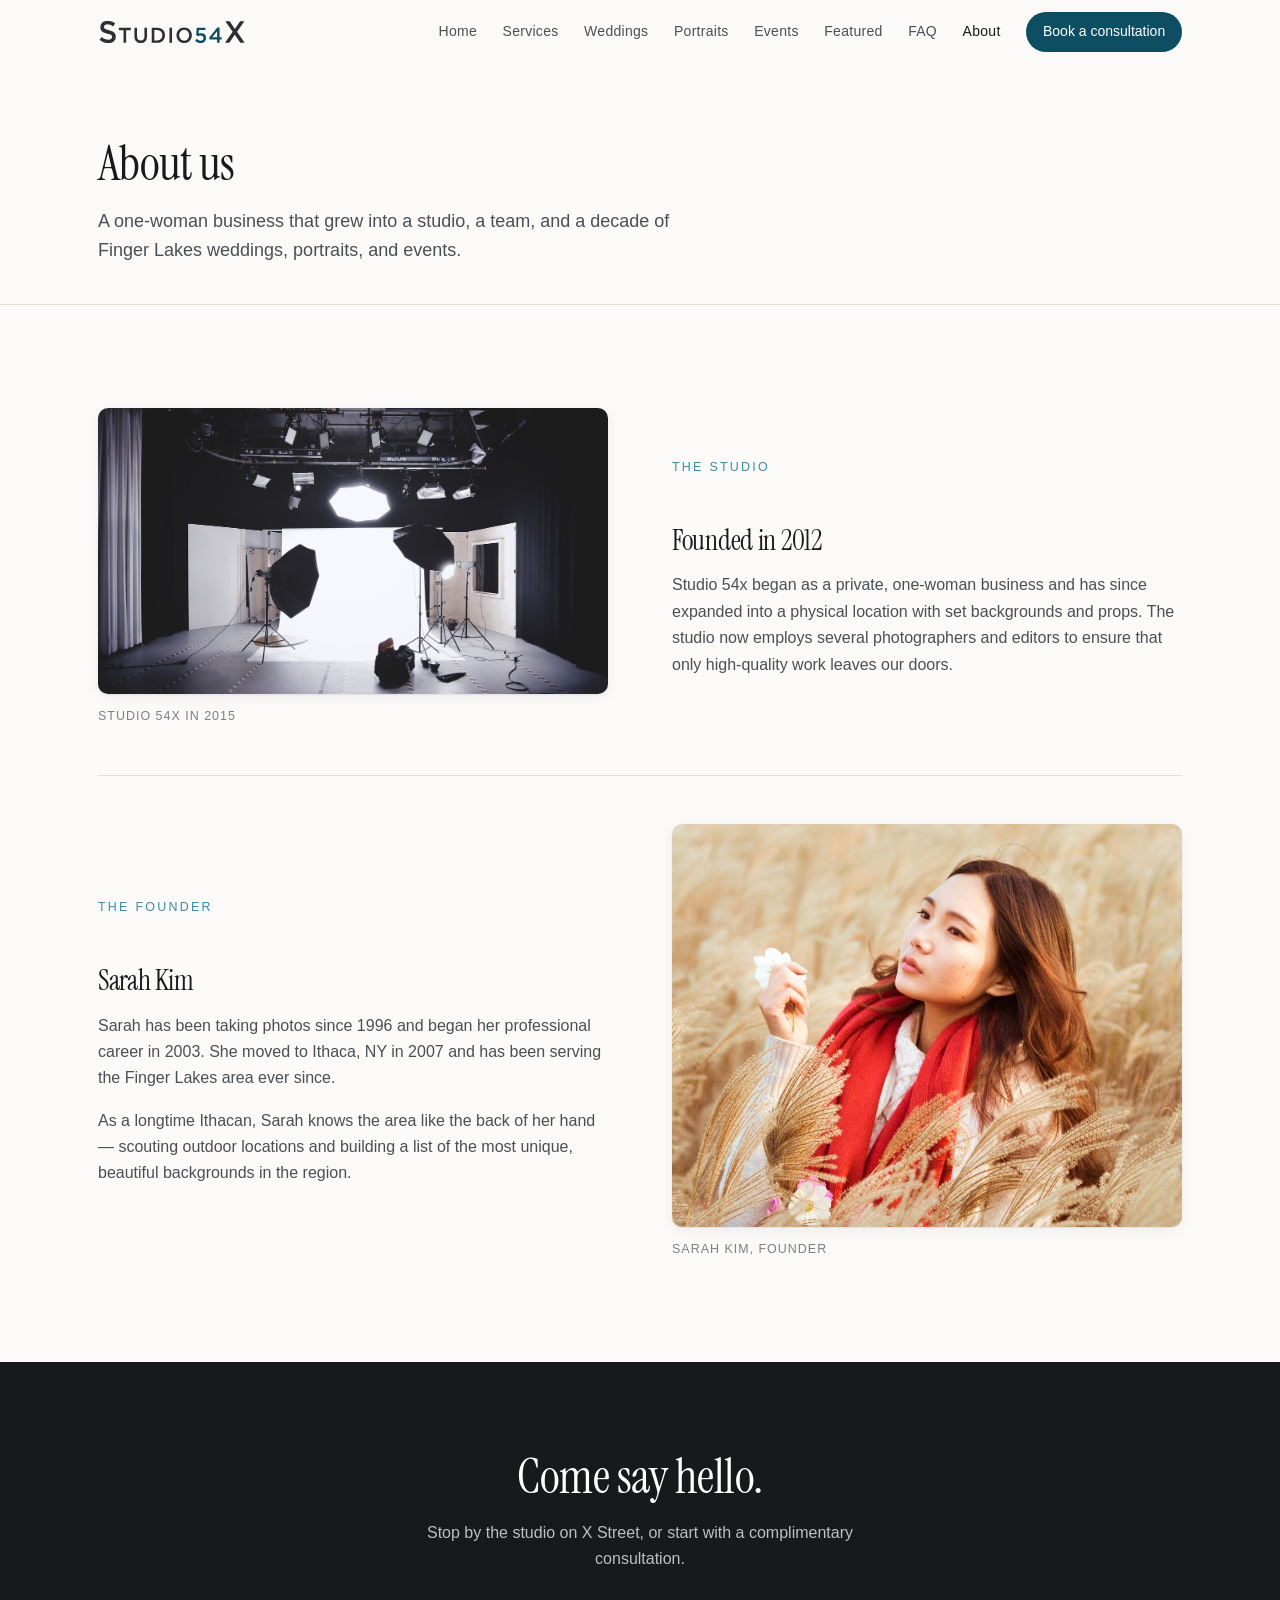
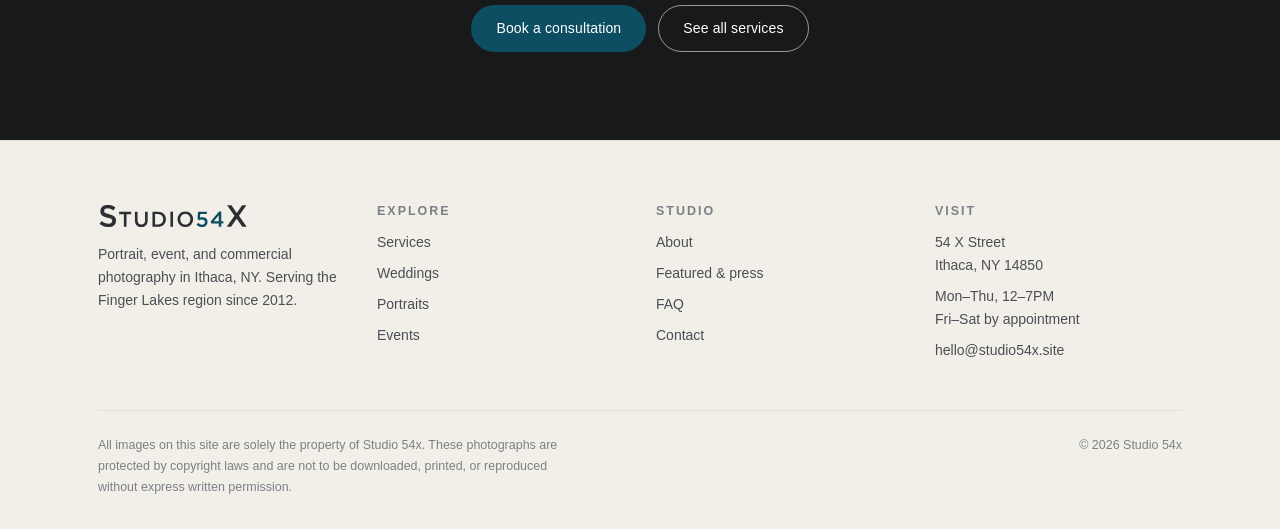
==== commit 0405ed85: "Replace bitmap logo with crisp SVG wordmark and add SVG site icon" ====
--- a/about.html
+++ b/about.html
@@ -13,8 +13,8 @@
   <meta property="og:description" content="Studio 54x was founded in Ithaca, NY in 2012 by Sarah Kim and now employs a team of photographers and editors."/>
   <meta property="og:image" content="https://studio54x.site/images/studio.jpg"/>
   <meta name="twitter:card" content="summary_large_image"/>
-  <link rel="icon" href="images/logo.png"/>
-  <link rel="apple-touch-icon" href="images/logo.png"/>
+  <link rel="icon" href="images/icon.svg" type="image/svg+xml"/>
+  <link rel="apple-touch-icon" href="images/apple-touch-icon.png"/>
   <link rel="preconnect" href="https://api.fontshare.com" crossorigin/>
   <link rel="preconnect" href="https://fonts.googleapis.com"/>
   <link rel="preconnect" href="https://fonts.gstatic.com" crossorigin/>
@@ -27,7 +27,7 @@
   <header class="site-header">
     <div class="wrap nav-bar">
       <a class="brand" href="index.html" aria-label="Studio 54x — home">
-        <img src="images/logo.png" alt="Studio 54x" width="200" height="35"/>
+        <img src="images/logo.svg" alt="Studio 54x" width="202" height="29"/>
       </a>
       <button class="nav-toggle" type="button" aria-expanded="false" aria-controls="nav-menu" aria-label="Toggle navigation menu">
         <span></span>
@@ -102,7 +102,7 @@
     <div class="wrap">
       <div class="footer-grid">
         <div class="footer-brand">
-          <img src="images/logo.png" alt="Studio 54x" width="200" height="35" loading="lazy"/>
+          <img src="images/logo.svg" alt="Studio 54x" width="202" height="29" loading="lazy"/>
           <p>Portrait, event, and commercial photography in Ithaca, NY. Serving the Finger Lakes region since 2012.</p>
         </div>
         <div>
--- a/styles/site.css
+++ b/styles/site.css
@@ -248,6 +248,7 @@
   color: #fff !important;
   font-size: var(--text-sm);
   font-weight: 500;
+  white-space: nowrap;
 }
 .nav-cta:hover { background: #0b3f50; text-decoration: none; }
 
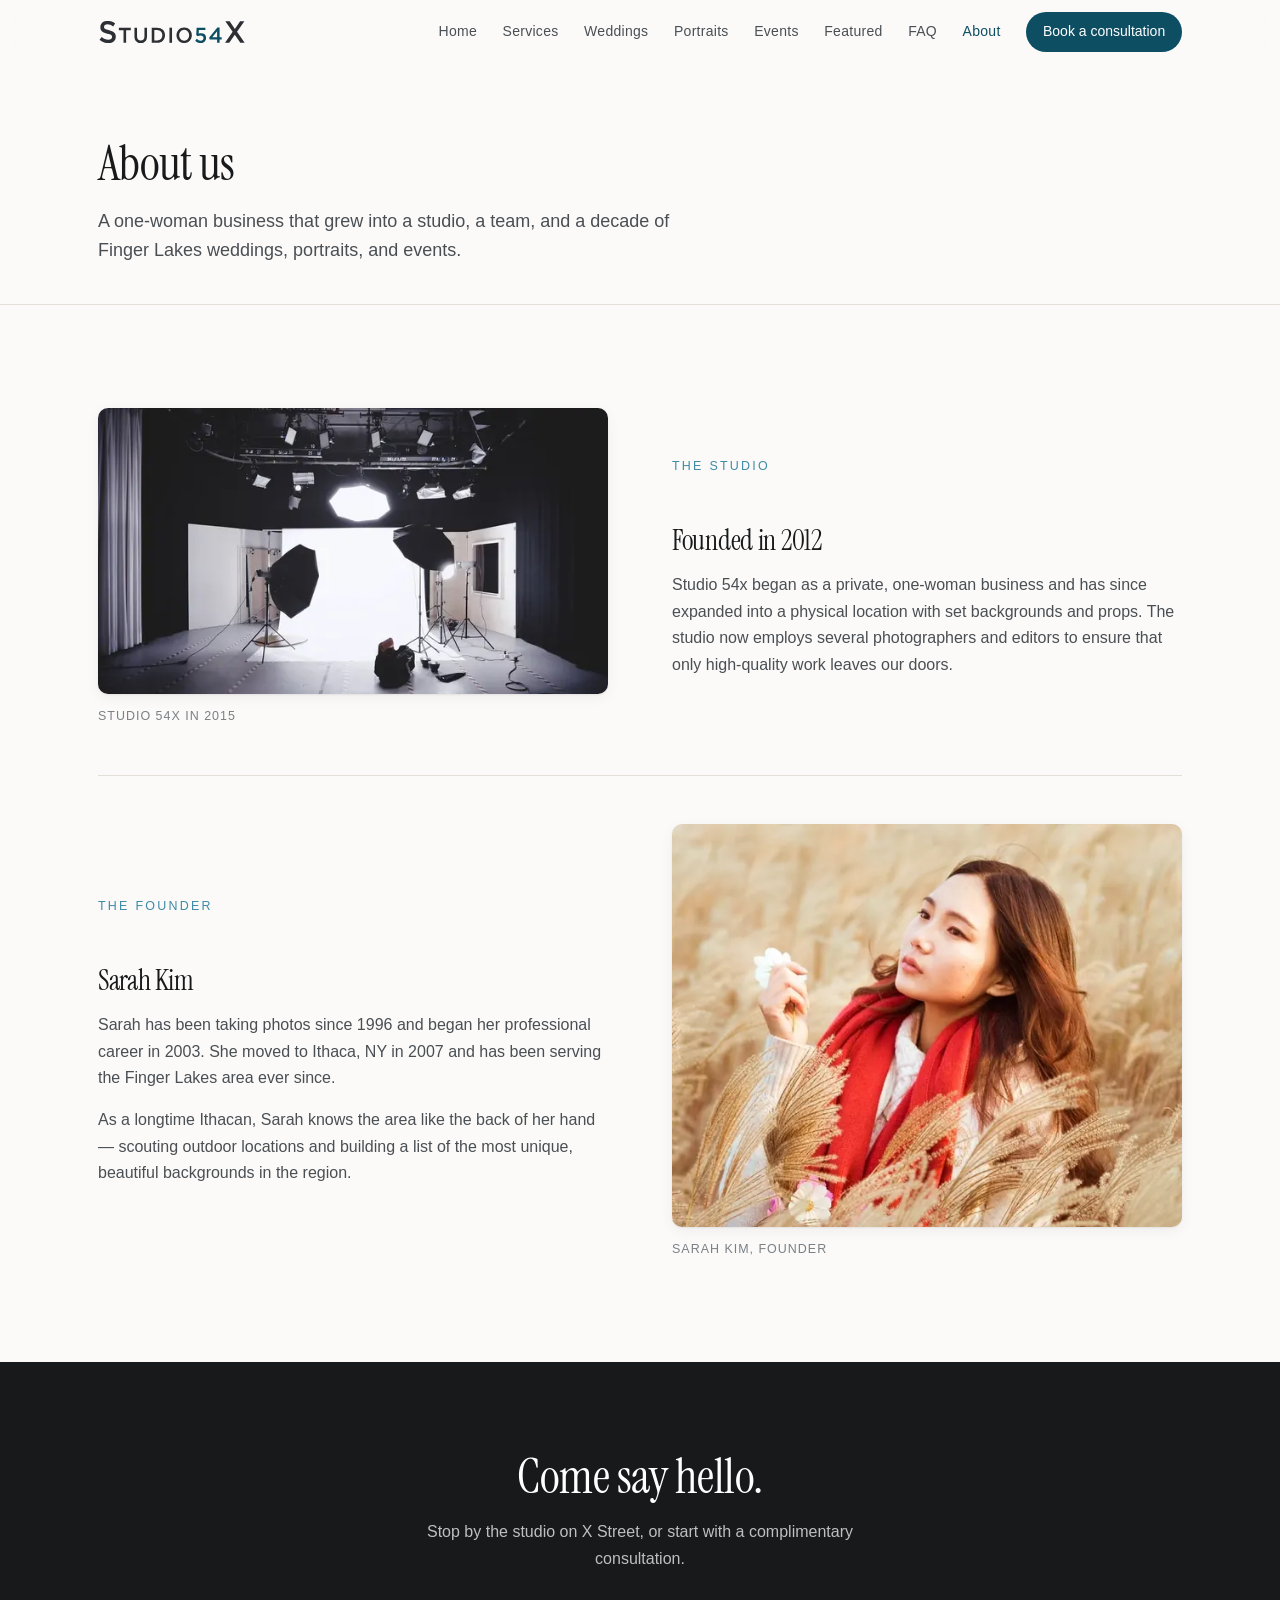
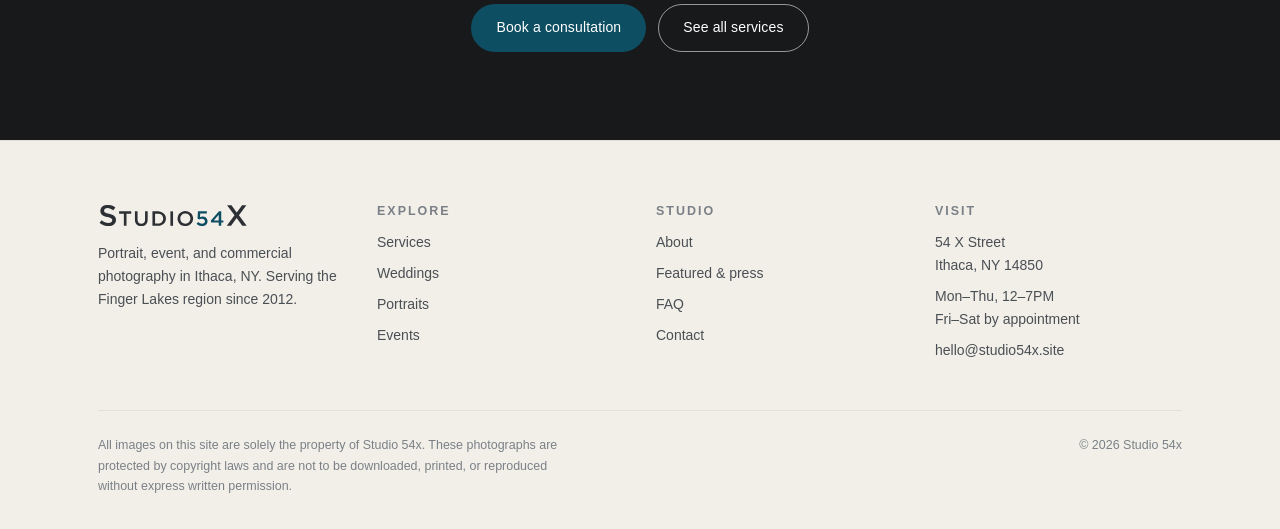
==== commit e18ac1a6: "Mobile overhaul: responsive webp image sets, full-screen nav drawer, swipeable card rails, two-up ga" ====
--- a/about.html
+++ b/about.html
@@ -59,7 +59,7 @@
       <div class="wrap">
         <div class="split split--media-first reveal">
           <figure class="split__media">
-            <img src="images/studio.jpg" alt="The Studio 54x photography studio" loading="lazy" decoding="async"/>
+            <img src="images/studio.jpg" alt="The Studio 54x photography studio" loading="lazy" decoding="async" srcset="images/r/studio-400.webp 400w, images/r/studio-600.webp 600w, images/r/studio-800.webp 800w, images/r/studio-1200.webp 1200w, images/r/studio-1280.webp 1280w" sizes="(max-width: 760px) 94vw, (max-width: 1100px) 48vw, 560px" width="1280" height="719"/>
             <figcaption>Studio 54x in 2015</figcaption>
           </figure>
           <div class="prose">
@@ -79,7 +79,7 @@
             <p>As a longtime Ithacan, Sarah knows the area like the back of her hand &mdash; scouting outdoor locations and building a list of the most unique, beautiful backgrounds in the region.</p>
           </div>
           <figure class="split__media">
-            <img src="images/woman.jpg" alt="Sarah Kim, founder of Studio 54x" loading="lazy" decoding="async"/>
+            <img src="images/woman.jpg" alt="Sarah Kim, founder of Studio 54x" loading="lazy" decoding="async" srcset="images/r/woman-400.webp 400w, images/r/woman-600.webp 600w, images/r/woman-800.webp 800w, images/r/woman-855.webp 855w" sizes="(max-width: 760px) 94vw, (max-width: 1100px) 48vw, 560px" width="855" height="676"/>
             <figcaption>Sarah Kim, Founder</figcaption>
           </figure>
         </div>
@@ -139,6 +139,14 @@
     </div>
   </footer>
 
+  <div class="mobile-bar" id="mobile-bar" aria-hidden="true">
+    <a class="mobile-bar__link" href="mailto:hello@studio54x.site" aria-label="Email the studio">
+      <svg viewBox="0 0 24 24" width="18" height="18" fill="none" stroke="currentColor" stroke-width="1.6" stroke-linecap="round" stroke-linejoin="round" aria-hidden="true"><rect x="3" y="5" width="18" height="14" rx="2"/><path d="m3.5 7 8.5 6 8.5-6"/></svg>
+      <span>Email</span>
+    </a>
+    <a class="mobile-bar__cta btn btn--primary" href="contact.html">Book a consultation</a>
+  </div>
+
   <script src="scripts/site.js" defer></script>
 </body>
 </html>
--- a/styles/site.css
+++ b/styles/site.css
@@ -58,6 +58,7 @@
 
 html {
   -webkit-text-size-adjust: 100%;
+  overflow-x: clip;
   scroll-behavior: smooth;
   scroll-padding-top: calc(var(--header-h) + 1rem);
 }
@@ -255,23 +256,42 @@
 /* Mobile drawer (default, mobile-first) */
 .nav-menu {
   position: fixed;
-  inset: var(--header-h) 0 auto 0;
-  display: grid;
+  inset: var(--header-h) 0 0 0;
+  display: grid;
+  align-content: start;
   gap: var(--space-1);
-  max-height: calc(100dvh - var(--header-h));
+  height: calc(100dvh - var(--header-h));
   overflow-y: auto;
-  padding: var(--space-4) var(--gutter) var(--space-8);
+  overscroll-behavior: contain;
+  padding: var(--space-6) var(--gutter) calc(var(--space-12) + env(safe-area-inset-bottom));
   background: var(--paper);
-  border-bottom: 1px solid var(--line);
-  transform: translateY(-12px);
+  transform: translateX(100%);
   opacity: 0;
   visibility: hidden;
-  transition: opacity 0.25s var(--ease), transform 0.25s var(--ease), visibility 0.25s;
-}
-.nav-menu.is-open { transform: translateY(0); opacity: 1; visibility: visible; }
-.nav-menu a:not(.nav-cta) { padding: 0.7rem 0; font-size: var(--text-lg); border-bottom: 1px solid var(--line); }
+  transition: opacity 0.3s var(--ease), transform 0.35s var(--ease), visibility 0.35s;
+}
+.nav-menu.is-open { transform: translateX(0); opacity: 1; visibility: visible; }
+.nav-menu a:not(.nav-cta) {
+  display: flex;
+  align-items: center;
+  min-height: 52px;
+  padding: 0.35rem 0;
+  font-family: var(--font-display);
+  font-size: 1.6rem;
+  letter-spacing: -0.01em;
+  color: var(--ink);
+  border-bottom: 1px solid var(--line);
+}
+.nav-menu .is-current > a:not(.nav-cta) { color: var(--accent); }
 .nav-menu li:last-child a { border-bottom: 0; }
-.nav-menu .nav-cta { width: 100%; margin-top: var(--space-3); padding: 0.85rem 1.2rem; border-bottom: 0; font-size: var(--text-base); }
+.nav-menu .nav-cta {
+  width: 100%;
+  margin-top: var(--space-6);
+  padding: 1rem 1.2rem;
+  border-bottom: 0;
+  font-size: var(--text-base);
+}
+body.nav-open { overflow: hidden; }
 
 @media (min-width: 880px) {
   .nav-toggle { display: none; }
@@ -280,6 +300,7 @@
     display: flex;
     align-items: center;
     gap: clamp(1rem, 2vw, 1.9rem);
+    height: auto;
     max-height: none;
     padding: 0;
     background: none;
@@ -289,7 +310,15 @@
     visibility: visible;
     overflow: visible;
   }
-  .nav-menu a:not(.nav-cta) { padding: 0; font-size: var(--text-sm); border-bottom: 0; }
+  .nav-menu a:not(.nav-cta) {
+    min-height: 0;
+    padding: 0;
+    font-family: var(--font-body);
+    font-size: var(--text-sm);
+    letter-spacing: 0.02em;
+    color: var(--ink-soft);
+    border-bottom: 0;
+  }
   .nav-menu .nav-cta { margin-top: 0; padding: 0.55rem 1.05rem; font-size: var(--text-sm); border-bottom: 0; }
 }
 
@@ -298,7 +327,7 @@
   position: relative;
   display: grid;
   align-items: end;
-  min-height: min(78vh, 640px);
+  min-height: min(78svh, 640px);
   padding-block: clamp(3.5rem, 12vw, 7rem);
   color: #fff;
   background: #1c1f22;
@@ -770,3 +799,149 @@
   }
   .reveal { opacity: 1; transform: none; }
 }
+
+/* =========================================================
+   Mobile refinements (≤ 760px)
+   Denser rhythm, edge-to-edge media, swipeable rails,
+   thumb-reachable actions.
+   ========================================================= */
+
+/* Sticky action bar — appears once the hero scrolls away */
+.mobile-bar {
+  position: fixed;
+  z-index: 90;
+  inset: auto 0 0 0;
+  display: none;
+  align-items: center;
+  gap: var(--space-3);
+  padding: 0.6rem var(--gutter) calc(0.6rem + env(safe-area-inset-bottom));
+  background: rgba(251, 250, 248, 0.92);
+  backdrop-filter: saturate(180%) blur(14px);
+  -webkit-backdrop-filter: saturate(180%) blur(14px);
+  border-top: 1px solid var(--line);
+  transform: translateY(115%);
+  transition: transform 0.35s var(--ease);
+}
+.mobile-bar.is-visible { transform: translateY(0); }
+.mobile-bar__link {
+  display: inline-flex;
+  flex: none;
+  align-items: center;
+  gap: 0.45rem;
+  min-height: 46px;
+  padding: 0 0.95rem;
+  border: 1px solid var(--line);
+  border-radius: 999px;
+  background: var(--surface);
+  color: var(--ink);
+  font-size: var(--text-sm);
+  font-weight: 500;
+}
+.mobile-bar__link:hover { text-decoration: none; }
+.mobile-bar__cta { flex: 1; }
+
+@media (max-width: 879px) {
+  .mobile-bar { display: flex; }
+  body { padding-bottom: 0; }
+  /* keep the footer clear of the bar */
+  .site-footer { padding-bottom: calc(var(--space-8) + 4.6rem + env(safe-area-inset-bottom)); }
+}
+
+@media (max-width: 760px) {
+  :root {
+    --section-y: 3rem;
+    --text-2xl: 1.85rem;
+    --header-h: 60px;
+  }
+
+  body { font-size: 1.0125rem; line-height: 1.6; }
+
+  /* Hero: taller, tighter type, full-width thumb-sized buttons */
+  .hero { min-height: min(86svh, 700px); padding-block: 4rem 2.5rem; }
+  .hero h1 { font-size: clamp(2.5rem, 11vw, 3.4rem); max-width: 13ch; }
+  .hero p { font-size: var(--text-base); max-width: 34ch; }
+  .hero .btn-row { margin-top: var(--space-6); gap: var(--space-2); }
+  .hero .btn-row .btn { flex: 1 1 100%; }
+
+  .page-head { padding-block: 2.25rem 1.5rem; }
+
+  /* Category cards become a swipeable rail */
+  .cards {
+    display: grid;
+    grid-auto-flow: column;
+    grid-auto-columns: 78%;
+    grid-template-columns: none;
+    gap: var(--space-3);
+    margin-inline: calc(var(--gutter) * -1);
+    padding-inline: var(--gutter);
+    overflow-x: auto;
+    scroll-snap-type: x mandatory;
+    scroll-padding-left: var(--gutter);
+    overscroll-behavior-x: contain;
+    scrollbar-width: none;
+  }
+  .cards::-webkit-scrollbar { display: none; }
+  .cards > * { scroll-snap-align: start; }
+  .cards .card img { aspect-ratio: 3 / 4; }
+  .card__label { font-size: 1.25rem; padding: var(--space-8) var(--space-4) var(--space-4); }
+
+  /* Gallery: two-up mosaic instead of one tall column */
+  .gallery {
+    grid-template-columns: 1fr 1fr;
+    gap: 0.6rem;
+  }
+  .gallery img { aspect-ratio: 1 / 1; border-radius: 8px; }
+  .gallery--portrait img { aspect-ratio: 3 / 4; }
+  .gallery figcaption { font-size: 0.72rem; line-height: 1.35; }
+  /* first tile of a gallery spans the full width as a lead image */
+  .gallery > figure:first-child { grid-column: 1 / -1; }
+  .gallery > figure:first-child img { aspect-ratio: 4 / 3; }
+
+  /* Editorial splits: let the image breathe edge-to-edge */
+  .split { gap: var(--space-6); }
+  .split__media img { border-radius: 10px; }
+
+  /* Panels and forms: less inset, more content */
+  .panel, .form { padding: 1.15rem; border-radius: 10px; }
+  .form .btn-row .btn { flex: 1 1 100%; }
+  .field textarea { min-height: 130px; }
+  .panel-grid { gap: var(--space-4); }
+  details.faq summary { padding: 1rem 1.1rem; font-size: var(--text-base); gap: var(--space-3); }
+  .faq__body { padding: 0 1.1rem 1.1rem; }
+  .note { padding: var(--space-3) var(--space-4); }
+
+  /* Footer links get real tap targets */
+  .footer-grid ul { gap: 0; }
+  .footer-grid li { padding: 0.1rem 0; }
+  .footer-grid a { display: inline-flex; align-items: center; min-height: 40px; }
+  .footer-bottom { font-size: 0.72rem; }
+
+  /* CTA band + footer */
+  .cta-band { padding-block: 3rem; }
+  .cta-band .btn-row { margin-top: var(--space-6); }
+  .cta-band .btn-row .btn { flex: 1 1 100%; }
+  .site-footer { padding-top: var(--space-12); }
+  .footer-grid { gap: var(--space-8); }
+  .footer-bottom { margin-top: var(--space-8); }
+
+  /* Reveal animation: shorter travel so it never feels laggy on a phone */
+  .reveal { transform: translateY(10px); transition-duration: 0.5s; }
+}
+
+@media (max-width: 420px) {
+  .gallery { gap: 0.5rem; }
+  .cards { grid-auto-columns: 84%; }
+  .hero h1 { font-size: clamp(2.3rem, 11.5vw, 3rem); }
+}
+
+/* No hover lift on touch devices — it only causes sticky states */
+@media (hover: none) {
+  .btn:hover { transform: none; }
+  .card:hover img { transform: none; }
+  .gallery figure:hover img { transform: none; }
+  details.faq summary:hover { background: transparent; }
+}
+
+@media (max-width: 879px) {
+  body.no-bar .site-footer { padding-bottom: calc(var(--space-8) + env(safe-area-inset-bottom)); }
+}
